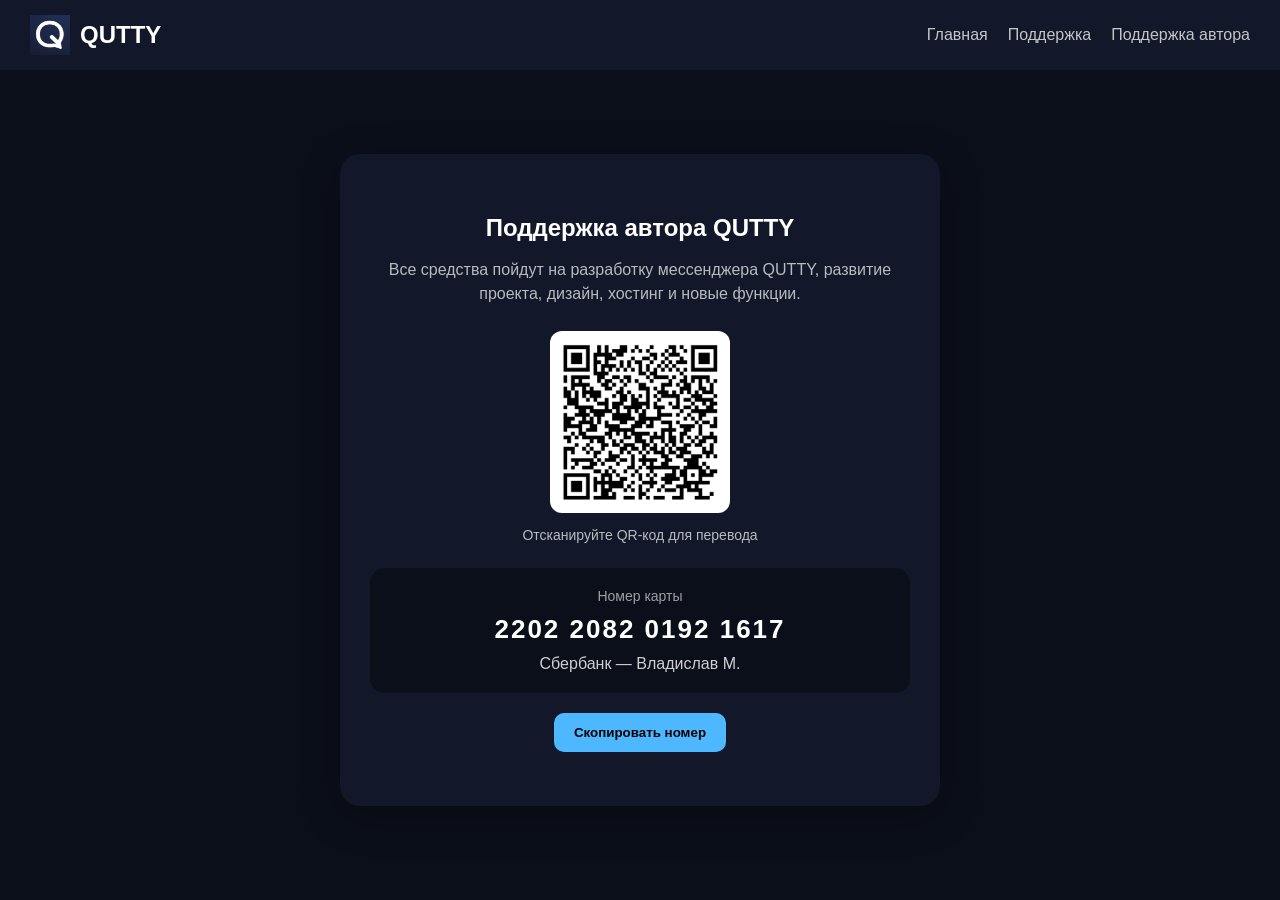
==== donate.html @ d4340bf6 "Add files via upload" ====
<!DOCTYPE html>
<html lang="ru">
<head>
  <meta charset="UTF-8">
  <meta name="viewport" content="width=device-width, initial-scale=1.0">
  <title>Поддержка автора — QUTTY</title>
  <link rel="stylesheet" href="style.css">
</head>
<body>

<header class="header">
  <div class="logo">
    <img src="images/logo.png" alt="QUTTY">
    <h1>QUTTY</h1>
  </div>

  <div class="nav">
    <a href="index.html">Главная</a>
    <a href="support.html">Поддержка</a>
    <a href="donate.html">Поддержка автора</a>
  </div>
</header>

<section class="donate-page">
  <div class="donate-box">

    <h2>Поддержка автора QUTTY</h2>

    <p class="donate-text">
      Все средства пойдут на разработку мессенджера QUTTY,
      развитие проекта, дизайн, хостинг и новые функции.
    </p>

    <!-- QR КОД -->
    <div class="qr-box">
      <img src="images/qr.png" alt="QR код для доната">
      <p>Отсканируйте QR-код для перевода</p>
    </div>

    <!-- КАРТА -->
    <div class="donate-card">
      <div class="label">Номер карты</div>
      <div class="number">2202 2082 0192 1617</div>
      <div class="owner">Сбербанк — Владислав М.</div>
    </div>

    <button class="copy-btn" onclick="copyCard()">Скопировать номер</button>

    <p id="copyText" class="copy-text"></p>

  </div>
</section>

<script>
function copyCard() {
  navigator.clipboard.writeText("2202208201921617");
  document.getElementById("copyText").textContent = "Скопировано ✔";
}
</script>

<script src="script.js"></script>
</body>
</html>
---- style.css ----
:root {
  --bg: #0b0f1a;
  --card: #121829;
  --text: #ffffff;
  --accent: #4db8ff;
  --muted: #bfc7d9;
}

body.light {
  --bg: #f5f7fb;
  --card: #ffffff;
  --text: #111111;
  --accent: #4db8ff;
  --muted: #5f6b85;
}

* {
  box-sizing: border-box;
}

body {
  margin: 0;
  font-family: Arial, sans-serif;
  background: var(--bg);
  color: var(--text);
  transition: background 0.3s, color 0.3s;
}

/* HEADER */
.header {
  display: flex;
  justify-content: space-between;
  align-items: center;
  padding: 15px 30px;
  background: var(--card);
}

.logo {
  display: flex;
  align-items: center;
  gap: 10px;
}

.logo img {
  width: 40px;
  height: 40px;
  object-fit: contain;
}

.logo h1 {
  margin: 0;
  font-size: 24px;
  color: var(--text);
}

/* NAV */
.nav {
  display: flex;
  gap: 20px;
}

.nav a {
  color: var(--text);
  text-decoration: none;
  opacity: 0.75;
  transition: 0.2s;
}

.nav a:hover {
  opacity: 1;
}

/* THEME BUTTON */
#themeToggle {
  background: none;
  border: none;
  color: var(--text);
  font-size: 20px;
  cursor: pointer;
}

/* HERO */
.hero {
  text-align: center;
  padding: 120px 20px;
}

.hero h2 {
  font-size: 60px;
  margin-bottom: 10px;
}

.hero p {
  color: var(--muted);
  margin-bottom: 25px;
}

/* BUTTONS */
.buttons {
  margin-top: 20px;
}

.btn {
  padding: 12px 20px;
  border-radius: 10px;
  margin: 5px;
  display: inline-block;
  text-decoration: none;
  transition: 0.2s;
  font-weight: bold;
}

.btn:hover {
  transform: translateY(-2px);
}

.primary {
  background: var(--accent);
  color: black;
}

.secondary {
  border: 1px solid var(--accent);
  color: var(--text);
}

/* SECTIONS */
.features,
.download,
.socials {
  padding: 60px 20px;
  text-align: center;
}

.features h2,
.download h2,
.socials h2,
.support-page h2 {
  margin-bottom: 15px;
}

/* GRID */
.grid {
  display: grid;
  grid-template-columns: repeat(auto-fit, minmax(160px, 1fr));
  gap: 15px;
  margin-top: 20px;
}

.card {
  background: var(--card);
  padding: 20px;
  border-radius: 10px;
}

/* DOWNLOAD */
.big {
  font-size: 18px;
}

/* SOCIALS */
.social-grid {
  display: flex;
  justify-content: center;
  gap: 15px;
  flex-wrap: wrap;
}

.social {
  padding: 10px 15px;
  background: var(--card);
  border-radius: 10px;
  color: var(--text);
  text-decoration: none;
  transition: 0.2s;
}

.social:hover {
  transform: translateY(-2px);
}

/* SUPPORT PAGE */
.support-page {
  text-align: center;
  padding: 100px 20px;
}

.support-subtext {
  color: var(--muted);
  margin-bottom: 30px;
}

.support-box {
  max-width: 420px;
  margin: 0 auto;
  background: var(--card);
  padding: 30px;
  border-radius: 15px;
  display: flex;
  flex-direction: column;
  gap: 15px;
}

.support-btn {
  padding: 15px;
  border-radius: 10px;
  text-decoration: none;
  font-weight: bold;
  display: block;
  transition: 0.2s;
}

.support-btn:hover {
  transform: translateY(-2px);
}

.telegram {
  background: #2AABEE;
  color: white;
}

.mail {
  background: #444;
  color: white;
}

body.light .mail {
  background: #e7e7e7;
  color: #111;
}

/* FOOTER */
footer {
  text-align: center;
  padding: 20px;
  opacity: 0.6;
  color: var(--text);
}

/* MOBILE */
@media (max-width: 768px) {
  .header {
    flex-wrap: wrap;
    gap: 15px;
    padding: 15px 20px;
  }

  .nav {
    width: 100%;
    justify-content: center;
    flex-wrap: wrap;
  }

  .hero h2 {
    font-size: 42px;
  }

  .logo h1 {
    font-size: 22px;
  }
}
.download {
  text-align: center;
  padding: 60px 20px;
}

.download h2 {
  font-size: 32px;
  margin-bottom: 10px;
}

.download p {
  color: var(--muted);
  margin-bottom: 30px;
}

.download-buttons {
  display: flex;
  justify-content: center;
  flex-wrap: wrap;
  gap: 20px;
}

.download-btn {
  display: flex;
  align-items: center;
  gap: 12px;
  padding: 15px 25px;
  border-radius: 12px;
  background: var(--card);
  color: var(--text);
  text-decoration: none;
  font-size: 18px;
  border: 1px solid rgba(255,255,255,0.08);
  transition: 0.3s;
}

.download-btn img {
  width: 24px;
  height: 24px;
  object-fit: contain;
}

.download-btn:hover {
  transform: translateY(-4px);
}
.donate-page {
  min-height: calc(100vh - 80px);
  display: flex;
  justify-content: center;
  align-items: center;
  padding: 40px 20px;
}

.donate-box {
  max-width: 600px;
  width: 100%;
  background: #121829;
  border-radius: 20px;
  padding: 40px 30px;
  text-align: center;
  box-shadow: 0 10px 40px rgba(0,0,0,0.3);
}

.donate-box h2 {
  margin-bottom: 10px;
}

.donate-text {
  opacity: 0.7;
  margin-bottom: 25px;
  line-height: 1.5;
}

/* QR */
.qr-box {
  margin-bottom: 25px;
}

.qr-box img {
  width: 180px;
  border-radius: 12px;
  background: white;
  padding: 10px;
}

.qr-box p {
  margin-top: 10px;
  font-size: 14px;
  opacity: 0.7;
}

/* КАРТА */
.donate-card {
  background: #0b0f1a;
  padding: 20px;
  border-radius: 15px;
  margin-bottom: 20px;
}

.label {
  font-size: 14px;
  opacity: 0.6;
}

.number {
  font-size: 26px;
  font-weight: bold;
  letter-spacing: 2px;
  margin: 10px 0;
}

.owner {
  opacity: 0.8;
}

/* КНОПКА */
.copy-btn {
  padding: 12px 20px;
  background: #4db8ff;
  border: none;
  border-radius: 10px;
  font-weight: bold;
  cursor: pointer;
  color: black;
}

.copy-btn:hover {
  transform: translateY(-2px);
}

.copy-text {
  margin-top: 10px;
  font-size: 14px;
  color: #4db8ff;
}
.btn.donate {
  background: linear-gradient(135deg, #4db8ff, #7a5cff);
  color: black;
  font-weight: bold;
}

.btn.donate:hover {
  transform: translateY(-2px);
}
.btn {
  padding: 10px 16px;
  border-radius: 10px;
  text-decoration: none;
  display: inline-block;
}

.btn.outline {
  background: transparent;
  color: white;
  border: 1.5px solid rgba(255, 255, 255, 0.25);
  transition: 0.2s;
}

.btn.outline:hover {
  border-color: #4db8ff;
  color: #4db8ff;
  background: rgba(77, 184, 255, 0.08);
}
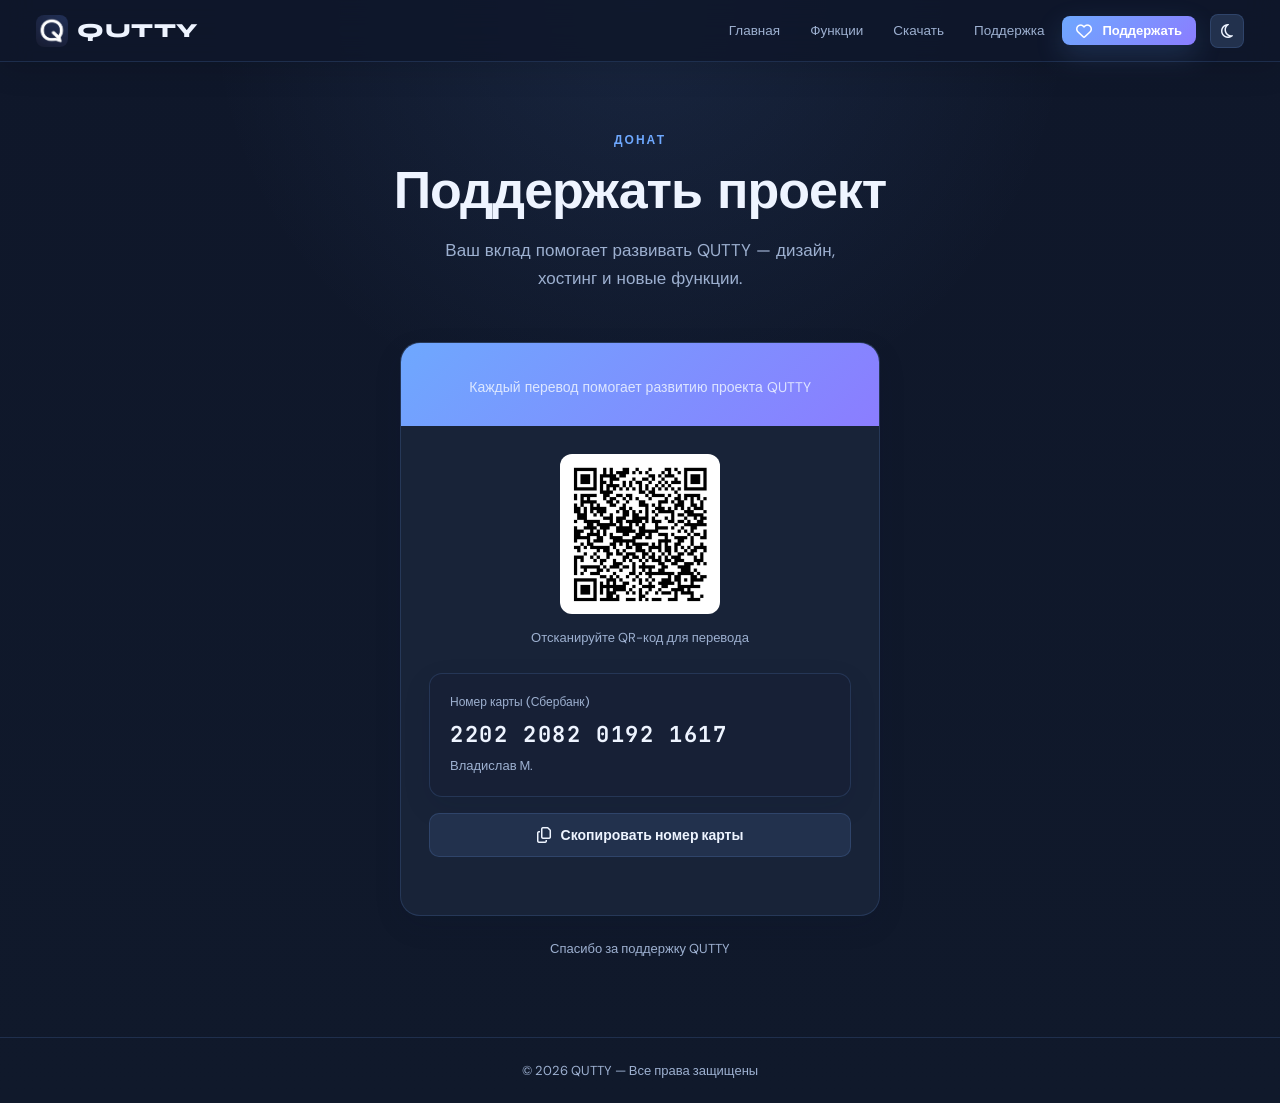
==== commit ee60156c: "Add files via upload" ====
--- a/donate.html
+++ b/donate.html
@@ -1,63 +1,84 @@
-<!DOCTYPE html>
-<html lang="ru">
-<head>
-  <meta charset="UTF-8">
-  <meta name="viewport" content="width=device-width, initial-scale=1.0">
-  <title>Поддержка автора — QUTTY</title>
-  <link rel="stylesheet" href="style.css">
-</head>
-<body>
-
-<header class="header">
-  <div class="logo">
-    <img src="images/logo.png" alt="QUTTY">
-    <h1>QUTTY</h1>
-  </div>
-
-  <div class="nav">
-    <a href="index.html">Главная</a>
-    <a href="support.html">Поддержка</a>
-    <a href="donate.html">Поддержка автора</a>
-  </div>
-</header>
-
-<section class="donate-page">
-  <div class="donate-box">
-
-    <h2>Поддержка автора QUTTY</h2>
-
-    <p class="donate-text">
-      Все средства пойдут на разработку мессенджера QUTTY,
-      развитие проекта, дизайн, хостинг и новые функции.
-    </p>
-
-    <!-- QR КОД -->
-    <div class="qr-box">
-      <img src="images/qr.png" alt="QR код для доната">
-      <p>Отсканируйте QR-код для перевода</p>
-    </div>
-
-    <!-- КАРТА -->
-    <div class="donate-card">
-      <div class="label">Номер карты</div>
-      <div class="number">2202 2082 0192 1617</div>
-      <div class="owner">Сбербанк — Владислав М.</div>
-    </div>
-
-    <button class="copy-btn" onclick="copyCard()">Скопировать номер</button>
-
-    <p id="copyText" class="copy-text"></p>
-
-  </div>
-</section>
-
-<script>
-function copyCard() {
-  navigator.clipboard.writeText("2202208201921617");
-  document.getElementById("copyText").textContent = "Скопировано ✔";
-}
-</script>
-
-<script src="script.js"></script>
-</body>
-</html>+<!DOCTYPE html>
+<html lang="ru">
+<head>
+  <meta charset="UTF-8">
+  <meta name="viewport" content="width=device-width, initial-scale=1.0">
+  <title>Поддержать проект — QUTTY</title>
+  <link rel="stylesheet" href="style.css">  <link rel="stylesheet" href="https://cdnjs.cloudflare.com/ajax/libs/font-awesome/6.5.1/css/all.min.css">
+</head>
+<body>
+
+<!-- ══════════ HEADER ══════════ -->
+<header class="header">
+  <a href="index.html" class="logo">
+    <img src="images/logo.png" alt="QUTTY">
+    <span class="logo-name">QUTTY</span>
+  </a>
+
+  <nav class="nav">
+    <a href="index.html"   class="nav-link">Главная</a>
+    <a href="index.html#features" class="nav-link">Функции</a>
+    <a href="index.html#download" class="nav-link">Скачать</a>
+    <a href="support.html" class="nav-link">Поддержка</a>
+    <a href="donate.html"  class="nav-btn donate active"><i class="fa-regular fa-heart"></i>Поддержать</a>
+    <button id="themeToggle" aria-label="Сменить тему"><i class="fa-regular fa-moon"></i></button>
+  </nav>
+</header>
+
+<!-- ══════════ PAGE HERO ══════════ -->
+<div class="page-wrap">
+<section class="page-hero">
+  <div class="section-label">Донат</div>
+  <h1>Поддержать проект</h1>
+  <p>Ваш вклад помогает развивать QUTTY — дизайн, хостинг и новые функции.</p>
+</section>
+
+<!-- ══════════ DONATE CARD ══════════ -->
+<section class="donate-section">
+  <div class="donate-card">
+
+    <div class="donate-header">
+      <p>Каждый перевод помогает развитию проекта QUTTY</p>
+    </div>
+
+    <div class="donate-body">
+      <!-- QR -->
+      <div class="qr-block">
+        <img src="images/qr.png" alt="QR код">
+        <p>Отсканируйте QR-код для перевода</p>
+      </div>
+
+      <!-- Card -->
+      <div class="card-block">
+        <div class="card-label">Номер карты (Сбербанк)</div>
+        <div class="card-number">2202 2082 0192 1617</div>
+        <div class="card-owner">Владислав М.</div>
+      </div>
+
+      <button class="copy-btn" onclick="copyCard()"><i class="fa-regular fa-copy"></i>Скопировать номер карты</button>
+      <p id="copyStatus" class="copy-status"></p>
+    </div>
+  </div>
+
+  <p style="text-align:center;margin-top:24px;font-size:13px;color:var(--text2);">
+    Спасибо за поддержку QUTTY
+  </p>
+</section>
+
+<footer>
+  <p>© 2026 QUTTY — Все права защищены</p>
+</footer>
+</div>
+
+<script>
+function copyCard() {
+  navigator.clipboard.writeText("2202208201921617").then(() => {
+    const s = document.getElementById("copyStatus");
+    s.textContent = "Скопировано";
+    setTimeout(() => s.textContent = "", 2500);
+  });
+}
+</script>
+<script src="script.js"></script>
+</body>
+</html>
--- a/style.css
+++ b/style.css
@@ -1,424 +1,788 @@
-:root {
-  --bg: #0b0f1a;
-  --card: #121829;
-  --text: #ffffff;
-  --accent: #4db8ff;
-  --muted: #bfc7d9;
-}
-
-body.light {
-  --bg: #f5f7fb;
-  --card: #ffffff;
-  --text: #111111;
-  --accent: #4db8ff;
-  --muted: #5f6b85;
-}
-
-* {
-  box-sizing: border-box;
-}
-
-body {
-  margin: 0;
-  font-family: Arial, sans-serif;
-  background: var(--bg);
-  color: var(--text);
-  transition: background 0.3s, color 0.3s;
-}
-
-/* HEADER */
-.header {
-  display: flex;
-  justify-content: space-between;
-  align-items: center;
-  padding: 15px 30px;
-  background: var(--card);
-}
-
-.logo {
-  display: flex;
-  align-items: center;
-  gap: 10px;
-}
-
-.logo img {
-  width: 40px;
-  height: 40px;
-  object-fit: contain;
-}
-
-.logo h1 {
-  margin: 0;
-  font-size: 24px;
-  color: var(--text);
-}
-
-/* NAV */
-.nav {
-  display: flex;
-  gap: 20px;
-}
-
-.nav a {
-  color: var(--text);
-  text-decoration: none;
-  opacity: 0.75;
-  transition: 0.2s;
-}
-
-.nav a:hover {
-  opacity: 1;
-}
-
-/* THEME BUTTON */
-#themeToggle {
-  background: none;
-  border: none;
-  color: var(--text);
-  font-size: 20px;
-  cursor: pointer;
-}
-
-/* HERO */
-.hero {
-  text-align: center;
-  padding: 120px 20px;
-}
-
-.hero h2 {
-  font-size: 60px;
-  margin-bottom: 10px;
-}
-
-.hero p {
-  color: var(--muted);
-  margin-bottom: 25px;
-}
-
-/* BUTTONS */
-.buttons {
-  margin-top: 20px;
-}
-
-.btn {
-  padding: 12px 20px;
-  border-radius: 10px;
-  margin: 5px;
-  display: inline-block;
-  text-decoration: none;
-  transition: 0.2s;
-  font-weight: bold;
-}
-
-.btn:hover {
-  transform: translateY(-2px);
-}
-
-.primary {
-  background: var(--accent);
-  color: black;
-}
-
-.secondary {
-  border: 1px solid var(--accent);
-  color: var(--text);
-}
-
-/* SECTIONS */
-.features,
-.download,
-.socials {
-  padding: 60px 20px;
-  text-align: center;
-}
-
-.features h2,
-.download h2,
-.socials h2,
-.support-page h2 {
-  margin-bottom: 15px;
-}
-
-/* GRID */
-.grid {
-  display: grid;
-  grid-template-columns: repeat(auto-fit, minmax(160px, 1fr));
-  gap: 15px;
-  margin-top: 20px;
-}
-
-.card {
-  background: var(--card);
-  padding: 20px;
-  border-radius: 10px;
-}
-
-/* DOWNLOAD */
-.big {
-  font-size: 18px;
-}
-
-/* SOCIALS */
-.social-grid {
-  display: flex;
-  justify-content: center;
-  gap: 15px;
-  flex-wrap: wrap;
-}
-
-.social {
-  padding: 10px 15px;
-  background: var(--card);
-  border-radius: 10px;
-  color: var(--text);
-  text-decoration: none;
-  transition: 0.2s;
-}
-
-.social:hover {
-  transform: translateY(-2px);
-}
-
-/* SUPPORT PAGE */
-.support-page {
-  text-align: center;
-  padding: 100px 20px;
-}
-
-.support-subtext {
-  color: var(--muted);
-  margin-bottom: 30px;
-}
-
-.support-box {
-  max-width: 420px;
-  margin: 0 auto;
-  background: var(--card);
-  padding: 30px;
-  border-radius: 15px;
-  display: flex;
-  flex-direction: column;
-  gap: 15px;
-}
-
-.support-btn {
-  padding: 15px;
-  border-radius: 10px;
-  text-decoration: none;
-  font-weight: bold;
-  display: block;
-  transition: 0.2s;
-}
-
-.support-btn:hover {
-  transform: translateY(-2px);
-}
-
-.telegram {
-  background: #2AABEE;
-  color: white;
-}
-
-.mail {
-  background: #444;
-  color: white;
-}
-
-body.light .mail {
-  background: #e7e7e7;
-  color: #111;
-}
-
-/* FOOTER */
-footer {
-  text-align: center;
-  padding: 20px;
-  opacity: 0.6;
-  color: var(--text);
-}
-
-/* MOBILE */
-@media (max-width: 768px) {
-  .header {
-    flex-wrap: wrap;
-    gap: 15px;
-    padding: 15px 20px;
-  }
-
-  .nav {
-    width: 100%;
-    justify-content: center;
-    flex-wrap: wrap;
-  }
-
-  .hero h2 {
-    font-size: 42px;
-  }
-
-  .logo h1 {
-    font-size: 22px;
-  }
-}
-.download {
-  text-align: center;
-  padding: 60px 20px;
-}
-
-.download h2 {
-  font-size: 32px;
-  margin-bottom: 10px;
-}
-
-.download p {
-  color: var(--muted);
-  margin-bottom: 30px;
-}
-
-.download-buttons {
-  display: flex;
-  justify-content: center;
-  flex-wrap: wrap;
-  gap: 20px;
-}
-
-.download-btn {
-  display: flex;
-  align-items: center;
-  gap: 12px;
-  padding: 15px 25px;
-  border-radius: 12px;
-  background: var(--card);
-  color: var(--text);
-  text-decoration: none;
-  font-size: 18px;
-  border: 1px solid rgba(255,255,255,0.08);
-  transition: 0.3s;
-}
-
-.download-btn img {
-  width: 24px;
-  height: 24px;
-  object-fit: contain;
-}
-
-.download-btn:hover {
-  transform: translateY(-4px);
-}
-.donate-page {
-  min-height: calc(100vh - 80px);
-  display: flex;
-  justify-content: center;
-  align-items: center;
-  padding: 40px 20px;
-}
-
-.donate-box {
-  max-width: 600px;
-  width: 100%;
-  background: #121829;
-  border-radius: 20px;
-  padding: 40px 30px;
-  text-align: center;
-  box-shadow: 0 10px 40px rgba(0,0,0,0.3);
-}
-
-.donate-box h2 {
-  margin-bottom: 10px;
-}
-
-.donate-text {
-  opacity: 0.7;
-  margin-bottom: 25px;
-  line-height: 1.5;
-}
-
-/* QR */
-.qr-box {
-  margin-bottom: 25px;
-}
-
-.qr-box img {
-  width: 180px;
-  border-radius: 12px;
-  background: white;
-  padding: 10px;
-}
-
-.qr-box p {
-  margin-top: 10px;
-  font-size: 14px;
-  opacity: 0.7;
-}
-
-/* КАРТА */
-.donate-card {
-  background: #0b0f1a;
-  padding: 20px;
-  border-radius: 15px;
-  margin-bottom: 20px;
-}
-
-.label {
-  font-size: 14px;
-  opacity: 0.6;
-}
-
-.number {
-  font-size: 26px;
-  font-weight: bold;
-  letter-spacing: 2px;
-  margin: 10px 0;
-}
-
-.owner {
-  opacity: 0.8;
-}
-
-/* КНОПКА */
-.copy-btn {
-  padding: 12px 20px;
-  background: #4db8ff;
-  border: none;
-  border-radius: 10px;
-  font-weight: bold;
-  cursor: pointer;
-  color: black;
-}
-
-.copy-btn:hover {
-  transform: translateY(-2px);
-}
-
-.copy-text {
-  margin-top: 10px;
-  font-size: 14px;
-  color: #4db8ff;
-}
-.btn.donate {
-  background: linear-gradient(135deg, #4db8ff, #7a5cff);
-  color: black;
-  font-weight: bold;
-}
-
-.btn.donate:hover {
-  transform: translateY(-2px);
-}
-.btn {
-  padding: 10px 16px;
-  border-radius: 10px;
-  text-decoration: none;
-  display: inline-block;
-}
-
-.btn.outline {
-  background: transparent;
-  color: white;
-  border: 1.5px solid rgba(255, 255, 255, 0.25);
-  transition: 0.2s;
-}
-
-.btn.outline:hover {
-  border-color: #4db8ff;
-  color: #4db8ff;
-  background: rgba(77, 184, 255, 0.08);
-}+@import url('https://fonts.googleapis.com/css2?family=Syne:wght@400;600;700;800&family=DM+Sans:wght@300;400;500&family=JetBrains+Mono:wght@600;700;800&display=swap');
+
+:root {
+  --bg: #0f172a;
+  --bg2: #172036;
+  --card: #182338;
+  --card2: #22314d;
+  --text: #eef4ff;
+  --text2: #9db0d0;
+  --accent: #6ea8fe;
+  --accent2: #8b7dff;
+  --border: rgba(110, 168, 254, 0.16);
+  --shadow: 0 8px 40px rgba(0,0,0,0.55);
+}
+
+body.light {
+  --bg: #f3f7ff;
+  --bg2: #eaf1ff;
+  --card: #ffffff;
+  --card2: #fff5f5;
+  --text: #17233a;
+  --text2: #5f7396;
+  --accent: #4f8cff;
+  --accent2: #7a6dff;
+  --border: rgba(79, 140, 255, 0.16);
+  --shadow: 0 8px 40px rgba(0,0,0,0.10);
+}
+
+* { box-sizing: border-box; margin: 0; padding: 0; }
+
+html { scroll-behavior: smooth; }
+
+body {
+  font-family: 'DM Sans', sans-serif;
+  background: var(--bg);
+  color: var(--text);
+  transition: background 0.35s, color 0.35s;
+  min-height: 100vh;
+}
+
+/* ─── PAGE TRANSITION ─── */
+.page-wrap {
+  animation: fadeIn 0.4s ease both;
+}
+@keyframes fadeIn {
+  from { opacity: 0; transform: translateY(14px); }
+  to   { opacity: 1; transform: translateY(0); }
+}
+
+/* ─── HEADER ─── */
+.header {
+  position: sticky;
+  top: 0;
+  z-index: 100;
+  display: flex;
+  align-items: center;
+  justify-content: space-between;
+  padding: 0 36px;
+  height: 62px;
+  background: rgba(15, 23, 42, 0.86);
+  backdrop-filter: blur(16px);
+  -webkit-backdrop-filter: blur(16px);
+  border-bottom: 1px solid var(--border);
+  transition: background 0.35s;
+}
+
+body.light .header {
+  background: rgba(243, 247, 255, 0.92);
+}
+
+.logo {
+  display: flex;
+  align-items: center;
+  gap: 9px;
+  text-decoration: none;
+}
+.logo img {
+  width: 32px;
+  height: 32px;
+  object-fit: contain;
+  border-radius: 8px;
+}
+.logo-name {
+  font-family: 'Syne', sans-serif;
+  font-weight: 800;
+  font-size: 20px;
+  color: var(--text);
+  letter-spacing: 0.5px;
+}
+
+.nav {
+  display: flex;
+  align-items: center;
+  gap: 6px;
+}
+
+.nav-link {
+  color: var(--text2);
+  text-decoration: none;
+  font-size: 13.5px;
+  font-weight: 500;
+  padding: 5px 12px;
+  border-radius: 7px;
+  transition: color 0.2s, background 0.2s;
+}
+.nav-link:hover,
+.nav-link.active {
+  color: var(--text);
+  background: var(--card2);
+}
+
+.nav-btn {
+  font-size: 13px;
+  font-weight: 600;
+  padding: 6px 14px;
+  border-radius: 8px;
+  text-decoration: none;
+  transition: 0.2s;
+}
+.nav-btn.donate {
+  background: linear-gradient(135deg, #6ea8fe, #8b7dff);
+  color: #fff;
+}
+.nav-btn.donate:hover {
+  opacity: 0.88;
+  transform: translateY(-1px);
+}
+
+#themeToggle {
+  background: var(--card2);
+  border: 1px solid var(--border);
+  color: var(--text);
+  font-size: 15px;
+  width: 34px;
+  height: 34px;
+  border-radius: 8px;
+  cursor: pointer;
+  display: flex;
+  align-items: center;
+  justify-content: center;
+  transition: 0.2s;
+  margin-left: 8px;
+  flex-shrink: 0;
+}
+#themeToggle:hover { background: var(--card); }
+
+/* ─── HERO ─── */
+.hero {
+  position: relative;
+  text-align: center;
+  padding: 110px 20px 90px;
+  overflow: hidden;
+}
+
+.hero-glow {
+  position: absolute;
+  width: 600px;
+  height: 600px;
+  border-radius: 50%;
+  background: radial-gradient(circle, rgba(110,168,254,0.16) 0%, transparent 70%);
+  top: 50%;
+  left: 50%;
+  transform: translate(-50%, -60%);
+  pointer-events: none;
+}
+
+.hero-badge {
+  display: inline-block;
+  font-size: 12px;
+  font-weight: 600;
+  letter-spacing: 1.5px;
+  text-transform: uppercase;
+  color: var(--accent);
+  background: rgba(110,168,254,0.12);
+  border: 1px solid rgba(110,168,254,0.26);
+  padding: 5px 14px;
+  border-radius: 20px;
+  margin-bottom: 24px;
+}
+
+.hero h1 {
+  font-family: 'Syne', sans-serif;
+  font-size: clamp(52px, 9vw, 96px);
+  font-weight: 800;
+  letter-spacing: -2px;
+  line-height: 1.0;
+  color: var(--text);
+  margin-bottom: 20px;
+}
+
+.hero h1 span {
+  background: linear-gradient(135deg, #6ea8fe, #8b7dff);
+  -webkit-background-clip: text;
+  -webkit-text-fill-color: transparent;
+  background-clip: text;
+}
+
+.hero p {
+  font-size: 18px;
+  color: var(--text2);
+  max-width: 500px;
+  margin: 0 auto 36px;
+  line-height: 1.6;
+}
+
+.hero-buttons {
+  display: flex;
+  justify-content: center;
+  gap: 12px;
+  flex-wrap: wrap;
+}
+
+/* ─── BUTTONS ─── */
+.btn-primary {
+  display: inline-flex;
+  align-items: center;
+  gap: 8px;
+  padding: 13px 26px;
+  border-radius: 10px;
+  font-size: 15px;
+  font-weight: 600;
+  text-decoration: none;
+  background: var(--accent);
+  color: #fff;
+  transition: 0.2s;
+  cursor: pointer;
+  border: none;
+}
+.btn-primary:hover { transform: translateY(-2px); filter: brightness(1.04); }
+
+.btn-secondary {
+  display: inline-flex;
+  align-items: center;
+  gap: 8px;
+  padding: 13px 26px;
+  border-radius: 10px;
+  font-size: 15px;
+  font-weight: 600;
+  text-decoration: none;
+  background: var(--card);
+  color: var(--text);
+  border: 1px solid var(--border);
+  transition: 0.2s;
+}
+.btn-secondary:hover { transform: translateY(-2px); border-color: var(--accent); }
+
+/* ─── SECTION ─── */
+.section {
+  padding: 80px 20px;
+}
+
+.section-label {
+  font-size: 12px;
+  font-weight: 600;
+  letter-spacing: 2px;
+  text-transform: uppercase;
+  color: var(--accent);
+  margin-bottom: 12px;
+}
+
+.section-title {
+  font-family: 'Syne', sans-serif;
+  font-size: clamp(28px, 4vw, 42px);
+  font-weight: 800;
+  color: var(--text);
+  margin-bottom: 14px;
+  letter-spacing: -0.5px;
+}
+
+.section-sub {
+  color: var(--text2);
+  font-size: 16px;
+  max-width: 480px;
+  line-height: 1.6;
+  margin: 0 auto 48px;
+}
+
+.center { text-align: center; }
+
+/* ─── FEATURES ─── */
+.features-grid {
+  display: grid;
+  grid-template-columns: repeat(auto-fit, minmax(200px, 1fr));
+  gap: 16px;
+  max-width: 880px;
+  margin: 0 auto;
+}
+
+.feature-card {
+  background: var(--card);
+  border: 1px solid var(--border);
+  border-radius: 14px;
+  padding: 26px 22px;
+  transition: transform 0.2s, border-color 0.2s;
+}
+.feature-card:hover {
+  transform: translateY(-3px);
+  border-color: rgba(110, 168, 254, 0.28);
+}
+
+.feature-icon {
+  font-size: 28px;
+  margin-bottom: 12px;
+}
+
+.feature-title {
+  font-family: 'Syne', sans-serif;
+  font-weight: 700;
+  font-size: 15px;
+  color: var(--text);
+  margin-bottom: 6px;
+}
+
+.feature-desc {
+  font-size: 13.5px;
+  color: var(--text2);
+  line-height: 1.5;
+}
+
+/* ─── DOWNLOAD ─── */
+.download-grid {
+  display: flex;
+  justify-content: center;
+  flex-wrap: wrap;
+  gap: 14px;
+  max-width: 700px;
+  margin: 0 auto;
+}
+
+.dl-btn {
+  display: flex;
+  align-items: center;
+  gap: 12px;
+  padding: 14px 24px;
+  background: var(--card);
+  border: 1px solid var(--border);
+  border-radius: 12px;
+  color: var(--text);
+  text-decoration: none;
+  font-size: 15px;
+  font-weight: 500;
+  transition: 0.2s;
+  position: relative;
+}
+.dl-btn img { width: 22px; height: 22px; object-fit: contain; }
+.dl-btn:hover { transform: translateY(-3px); border-color: rgba(110,168,254,0.28); }
+
+.dl-badge {
+  font-size: 10px;
+  font-weight: 600;
+  letter-spacing: 0.5px;
+  color: var(--accent2);
+  background: rgba(124,92,252,0.15);
+  padding: 2px 7px;
+  border-radius: 4px;
+  margin-left: 4px;
+}
+
+/* ─── SOCIALS ─── */
+.socials-grid {
+  display: flex;
+  justify-content: center;
+  gap: 12px;
+  flex-wrap: wrap;
+}
+
+.social-link {
+  display: inline-flex;
+  align-items: center;
+  gap: 8px;
+  padding: 11px 20px;
+  background: var(--card);
+  border: 1px solid var(--border);
+  border-radius: 10px;
+  color: var(--text);
+  text-decoration: none;
+  font-weight: 500;
+  font-size: 14px;
+  transition: 0.2s;
+}
+.social-link:hover { transform: translateY(-2px); border-color: rgba(110,168,254,0.28); }
+
+/* ─── DIVIDER ─── */
+.divider {
+  height: 1px;
+  background: var(--border);
+  max-width: 1000px;
+  margin: 0 auto;
+}
+
+/* ─── SUPPORT PAGE ─── */
+.page-hero {
+  text-align: center;
+  padding: 70px 20px 50px;
+}
+
+.page-hero h1 {
+  font-family: 'Syne', sans-serif;
+  font-size: clamp(32px, 5vw, 52px);
+  font-weight: 800;
+  letter-spacing: -1px;
+  margin-bottom: 14px;
+}
+
+.page-hero p {
+  color: var(--text2);
+  font-size: 17px;
+  max-width: 440px;
+  margin: 0 auto;
+  line-height: 1.6;
+}
+
+/* CONTACT FORM */
+.contact-section {
+  max-width: 560px;
+  margin: 0 auto;
+  padding: 0 20px 80px;
+}
+
+.form-card {
+  background: var(--card);
+  border: 1px solid var(--border);
+  border-radius: 18px;
+  padding: 36px;
+}
+
+.form-row {
+  display: grid;
+  grid-template-columns: 1fr 1fr;
+  gap: 14px;
+}
+
+.form-group {
+  display: flex;
+  flex-direction: column;
+  gap: 7px;
+  margin-bottom: 16px;
+}
+
+.form-group label {
+  font-size: 13px;
+  font-weight: 600;
+  color: var(--text2);
+  letter-spacing: 0.3px;
+}
+
+.form-group input,
+.form-group select,
+.form-group textarea {
+  background: var(--bg2);
+  border: 1px solid var(--border);
+  border-radius: 9px;
+  padding: 11px 14px;
+  color: var(--text);
+  font-family: 'DM Sans', sans-serif;
+  font-size: 14px;
+  transition: border-color 0.2s;
+  outline: none;
+  width: 100%;
+}
+
+.form-group input:focus,
+.form-group select:focus,
+.form-group textarea:focus {
+  border-color: var(--accent);
+}
+
+.form-group select {
+  appearance: none;
+  background-image: url("data:image/svg+xml,%3Csvg xmlns='http://www.w3.org/2000/svg' width='12' height='12' viewBox='0 0 12 12'%3E%3Cpath fill='%238898b8' d='M6 8L1 3h10z'/%3E%3C/svg%3E");
+  background-repeat: no-repeat;
+  background-position: right 14px center;
+  padding-right: 36px;
+  cursor: pointer;
+}
+
+.form-group textarea {
+  resize: vertical;
+  min-height: 110px;
+}
+
+.form-submit {
+  width: 100%;
+  padding: 13px;
+  border-radius: 10px;
+  background: var(--accent);
+  color: #fff;
+  font-family: 'Syne', sans-serif;
+  font-size: 15px;
+  font-weight: 700;
+  border: none;
+  cursor: pointer;
+  transition: 0.2s;
+}
+.form-submit:hover { filter: brightness(1.1); transform: translateY(-1px); }
+
+.form-status {
+  text-align: center;
+  font-size: 13px;
+  color: var(--text2);
+  min-height: 20px;
+  margin-top: 12px;
+}
+.form-status.ok { color: #4ade80; }
+.form-status.err { color: #f87171; }
+
+/* Quick contacts */
+.quick-contacts {
+  display: flex;
+  flex-direction: column;
+  gap: 10px;
+  margin-bottom: 28px;
+}
+
+.contact-link {
+  display: flex;
+  align-items: center;
+  gap: 12px;
+  padding: 14px 18px;
+  background: var(--card2);
+  border: 1px solid var(--border);
+  border-radius: 11px;
+  color: var(--text);
+  text-decoration: none;
+  font-weight: 500;
+  font-size: 14px;
+  transition: 0.2s;
+}
+.contact-link:hover { border-color: rgba(110,168,254,0.36); transform: translateX(3px); }
+.contact-link .contact-icon { font-size: 20px; flex-shrink: 0; }
+
+/* ─── DONATE PAGE ─── */
+.donate-section {
+  max-width: 520px;
+  margin: 0 auto;
+  padding: 0 20px 80px;
+}
+
+.donate-card {
+  background: var(--card);
+  border: 1px solid var(--border);
+  border-radius: 18px;
+  overflow: hidden;
+}
+
+.donate-header {
+  background: linear-gradient(135deg, #6ea8fe, #8b7dff);
+  padding: 28px;
+  text-align: center;
+}
+
+.donate-header p {
+  font-size: 14px;
+  opacity: 0.85;
+  line-height: 1.5;
+  margin-top: 6px;
+}
+
+.donate-body {
+  padding: 28px;
+}
+
+.qr-block {
+  text-align: center;
+  margin-bottom: 24px;
+}
+.qr-block img {
+  width: 160px;
+  height: 160px;
+  border-radius: 12px;
+  background: #fff;
+  padding: 10px;
+  object-fit: contain;
+}
+.qr-block p {
+  font-size: 13px;
+  color: var(--text2);
+  margin-top: 8px;
+}
+
+.card-block {
+  background: var(--bg2);
+  border: 1px solid var(--border);
+  border-radius: 13px;
+  padding: 20px;
+  margin-bottom: 16px;
+}
+
+.card-label { font-size: 12px; color: var(--text2); font-weight: 500; }
+.card-number {
+  font-family: 'JetBrains Mono', monospace;
+  font-size: 22px;
+  font-weight: 700;
+  letter-spacing: 1.6px;
+  color: var(--text);
+  margin: 10px 0 6px;
+}
+.card-owner { font-size: 13px; color: var(--text2); }
+
+.copy-btn {
+  width: 100%;
+  padding: 12px;
+  border-radius: 10px;
+  background: var(--card2);
+  border: 1px solid var(--border);
+  color: var(--text);
+  font-family: 'DM Sans', sans-serif;
+  font-size: 14px;
+  font-weight: 600;
+  cursor: pointer;
+  transition: 0.2s;
+}
+.copy-btn:hover { border-color: var(--accent); color: var(--accent); }
+
+.copy-status {
+  text-align: center;
+  font-size: 13px;
+  color: #4ade80;
+  min-height: 22px;
+  margin-top: 8px;
+}
+
+/* ─── FOOTER ─── */
+footer {
+  text-align: center;
+  padding: 24px;
+  font-size: 13px;
+  color: var(--text2);
+  border-top: 1px solid var(--border);
+}
+
+/* ─── MOBILE ─── */
+@media (max-width: 680px) {
+  .header { padding: 0 18px; }
+  .nav-link { display: none; }
+  .nav-link.mobile-show { display: inline-flex; }
+  .form-row { grid-template-columns: 1fr; }
+  .hero h1 { font-size: 42px; }
+}
+
+
+.hero::after{
+  content:"";
+  position:absolute;
+  inset:auto 50% -120px auto;
+  width:420px;
+  height:420px;
+  transform:translateX(50%);
+  border-radius:50%;
+  background:radial-gradient(circle, rgba(110,168,254,0.12) 0%, transparent 72%);
+  pointer-events:none;
+}
+.nav-btn.donate, .form-submit, .btn-primary {
+  box-shadow: 0 10px 28px rgba(110, 168, 254, 0.18);
+}
+.social-link:hover, .dl-btn:hover, .feature-card:hover, .contact-link:hover, .copy-btn:hover {
+  box-shadow: 0 10px 28px rgba(110, 168, 254, 0.12);
+}
+
+
+body {
+  background:
+    radial-gradient(circle at top, rgba(110,168,254,0.10), transparent 34%),
+    linear-gradient(180deg, var(--bg), #10192b 100%);
+}
+
+body.light {
+  background:
+    radial-gradient(circle at top, rgba(79,140,255,0.08), transparent 34%),
+    linear-gradient(180deg, var(--bg), #eef4ff 100%);
+}
+
+.header {
+  box-shadow: 0 8px 30px rgba(0,0,0,0.12);
+}
+
+.feature-card,
+.form-card,
+.donate-card,
+.contact-link,
+.social-link,
+.dl-btn,
+.card-block {
+  box-shadow: 0 10px 28px rgba(5, 18, 46, 0.10);
+}
+
+.feature-card,
+.form-card,
+.donate-card {
+  border-radius: 20px;
+}
+
+.btn-primary,
+.nav-btn.donate,
+.form-submit {
+  color: #fff;
+}
+
+.section-sub,
+.page-hero p,
+.feature-desc,
+.card-owner,
+.copy-status,
+.qr-block p,
+.contact-link div:last-child {
+  line-height: 1.65;
+}
+
+.contact-icon,
+.social-link i,
+.dl-btn i,
+.btn-primary i,
+.btn-secondary i,
+.copy-btn i,
+.nav-btn i,
+#themeToggle i {
+  font-size: 16px;
+  line-height: 1;
+}
+
+.contact-icon {
+  width: 22px;
+  text-align: center;
+  color: var(--accent);
+}
+
+.copy-btn,
+.form-submit,
+.nav-btn.donate,
+.btn-primary,
+.btn-secondary,
+.social-link,
+.dl-btn,
+.contact-link {
+  display: inline-flex;
+  align-items: center;
+  justify-content: center;
+  gap: 10px;
+}
+
+.copy-btn {
+  width: 100%;
+}
+
+.dl-btn,
+.social-link,
+.contact-link {
+  justify-content: flex-start;
+}
+
+#themeToggle {
+  font-size: 17px;
+}
+
+.hero::after{
+  content:"";
+  position:absolute;
+  right:50%;
+  bottom:-120px;
+  width:420px;
+  height:420px;
+  transform:translateX(50%);
+  border-radius:50%;
+  background:radial-gradient(circle, rgba(110,168,254,0.14) 0%, transparent 72%);
+  pointer-events:none;
+}
+
+@media (max-width: 720px) {
+  .header {
+    padding: 0 14px;
+    gap: 10px;
+    flex-wrap: wrap;
+    height: auto;
+    min-height: 62px;
+    padding-top: 10px;
+    padding-bottom: 10px;
+  }
+
+  .nav {
+    width: 100%;
+    justify-content: center;
+    flex-wrap: wrap;
+  }
+
+  .form-row {
+    grid-template-columns: 1fr;
+  }
+}
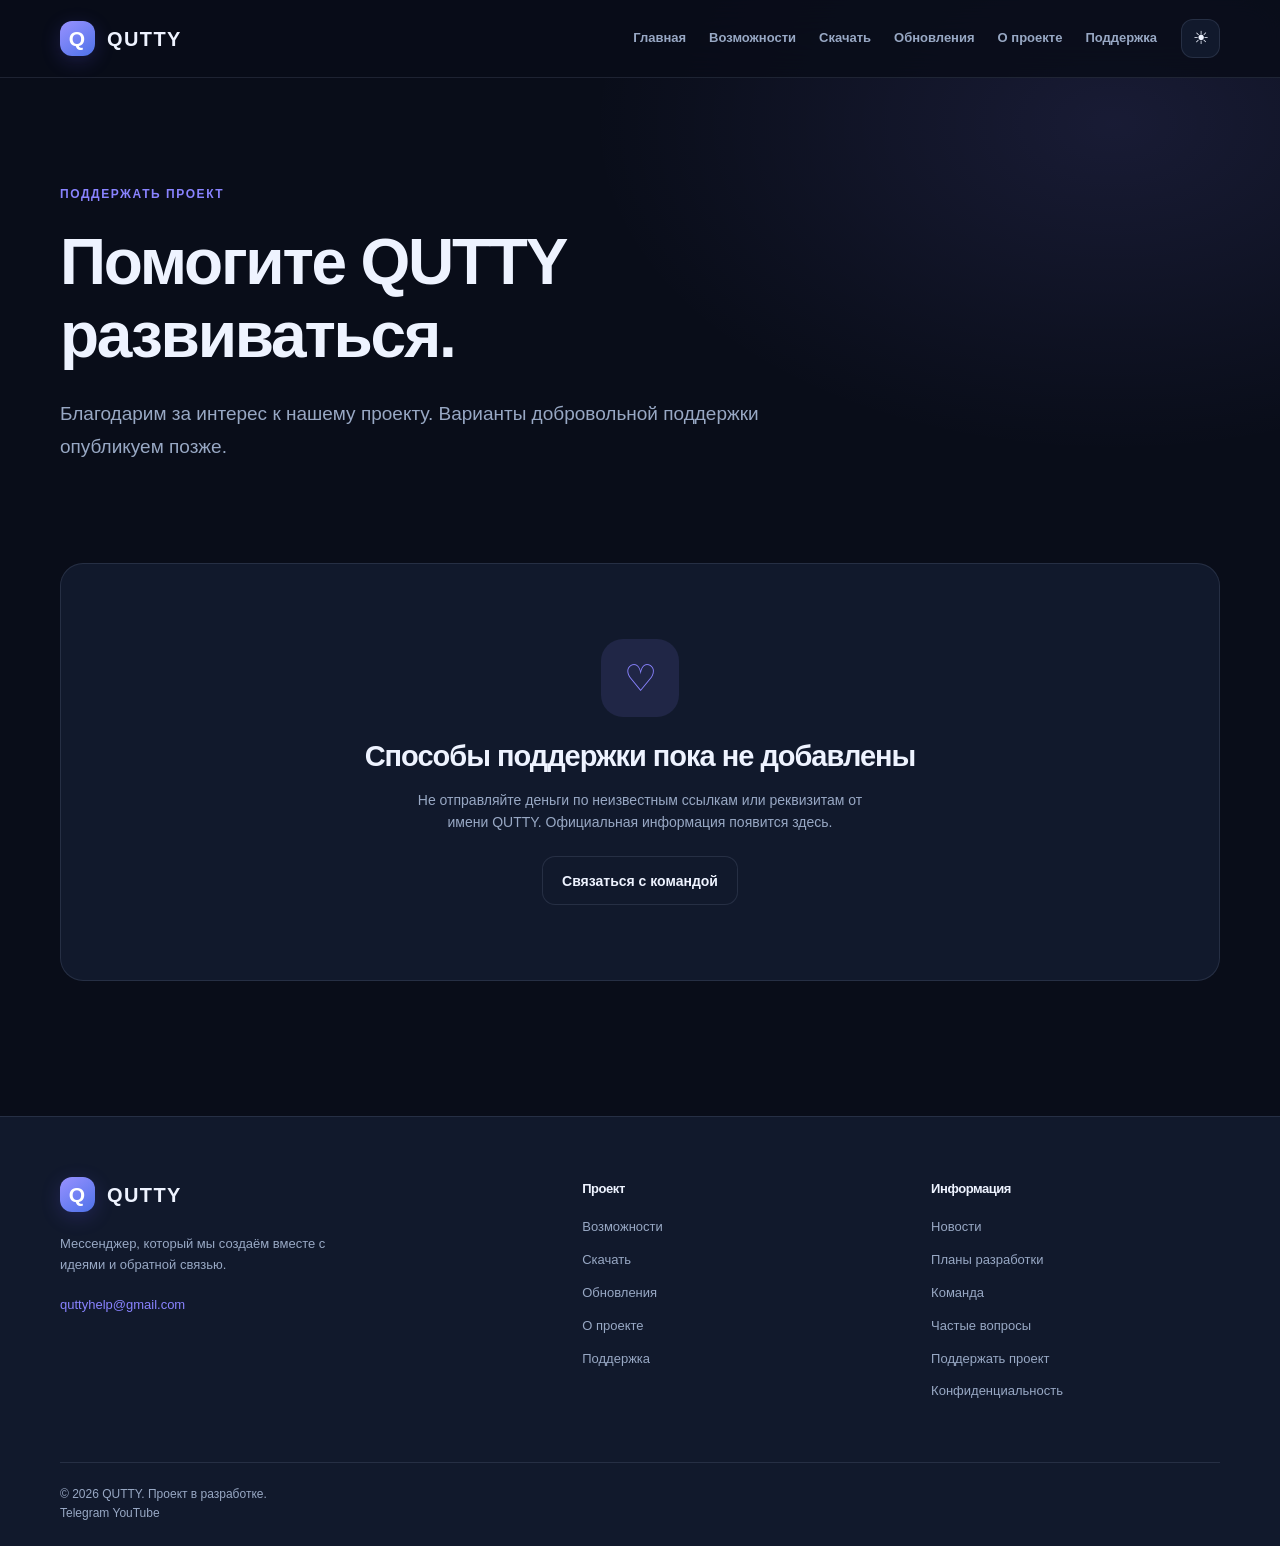
==== commit c7e56947: "Add files via upload" ====
--- a/donate.html
+++ b/donate.html
@@ -3,82 +3,13 @@
 <head>
   <meta charset="UTF-8">
   <meta name="viewport" content="width=device-width, initial-scale=1.0">
-  <title>Поддержать проект — QUTTY</title>
-  <link rel="stylesheet" href="style.css">  <link rel="stylesheet" href="https://cdnjs.cloudflare.com/ajax/libs/font-awesome/6.5.1/css/all.min.css">
+  <meta name="description" content="Добровольная поддержка проекта QUTTY.">
+  <title>Поддержать — QUTTY</title>
+  <link rel="stylesheet" href="css/style.css">
+  <script src="js/script.js" defer></script>
 </head>
-<body>
-
-<!-- ══════════ HEADER ══════════ -->
-<header class="header">
-  <a href="index.html" class="logo">
-    <img src="images/logo.png" alt="QUTTY">
-    <span class="logo-name">QUTTY</span>
-  </a>
-
-  <nav class="nav">
-    <a href="index.html"   class="nav-link">Главная</a>
-    <a href="index.html#features" class="nav-link">Функции</a>
-    <a href="index.html#download" class="nav-link">Скачать</a>
-    <a href="support.html" class="nav-link">Поддержка</a>
-    <a href="donate.html"  class="nav-btn donate active"><i class="fa-regular fa-heart"></i>Поддержать</a>
-    <button id="themeToggle" aria-label="Сменить тему"><i class="fa-regular fa-moon"></i></button>
-  </nav>
-</header>
-
-<!-- ══════════ PAGE HERO ══════════ -->
-<div class="page-wrap">
-<section class="page-hero">
-  <div class="section-label">Донат</div>
-  <h1>Поддержать проект</h1>
-  <p>Ваш вклад помогает развивать QUTTY — дизайн, хостинг и новые функции.</p>
-</section>
-
-<!-- ══════════ DONATE CARD ══════════ -->
-<section class="donate-section">
-  <div class="donate-card">
-
-    <div class="donate-header">
-      <p>Каждый перевод помогает развитию проекта QUTTY</p>
-    </div>
-
-    <div class="donate-body">
-      <!-- QR -->
-      <div class="qr-block">
-        <img src="images/qr.png" alt="QR код">
-        <p>Отсканируйте QR-код для перевода</p>
-      </div>
-
-      <!-- Card -->
-      <div class="card-block">
-        <div class="card-label">Номер карты (Сбербанк)</div>
-        <div class="card-number">2202 2082 0192 1617</div>
-        <div class="card-owner">Владислав М.</div>
-      </div>
-
-      <button class="copy-btn" onclick="copyCard()"><i class="fa-regular fa-copy"></i>Скопировать номер карты</button>
-      <p id="copyStatus" class="copy-status"></p>
-    </div>
-  </div>
-
-  <p style="text-align:center;margin-top:24px;font-size:13px;color:var(--text2);">
-    Спасибо за поддержку QUTTY
-  </p>
-</section>
-
-<footer>
-  <p>© 2026 QUTTY — Все права защищены</p>
-</footer>
-</div>
-
-<script>
-function copyCard() {
-  navigator.clipboard.writeText("2202208201921617").then(() => {
-    const s = document.getElementById("copyStatus");
-    s.textContent = "Скопировано";
-    setTimeout(() => s.textContent = "", 2500);
-  });
-}
-</script>
-<script src="script.js"></script>
+<body data-page="donate">
+  <div id="app"></div>
+  <noscript>Для просмотра этого макета QUTTY включите JavaScript в браузере.</noscript>
 </body>
 </html>
--- a/css/style.css
+++ b/css/style.css
@@ -0,0 +1,106 @@
+:root {
+  color-scheme: dark;
+  --bg: #090d19;
+  --surface: #11192c;
+  --surface-2: #17223a;
+  --text: #eef3ff;
+  --muted: #98a8c4;
+  --line: rgba(174, 190, 230, .13);
+  --brand: #8983ff;
+  --brand-2: #5cbefa;
+  --soft: rgba(137, 131, 255, .12);
+  --header: rgba(9, 13, 25, .83);
+  --shadow: 0 24px 80px rgba(0, 0, 0, .25);
+}
+:root[data-theme="light"] {
+  color-scheme: light;
+  --bg: #f7f9ff;
+  --surface: #ffffff;
+  --surface-2: #eff3ff;
+  --text: #161c31;
+  --muted: #5c6982;
+  --line: rgba(42, 57, 91, .12);
+  --brand: #655ce6;
+  --brand-2: #2780d1;
+  --soft: rgba(101, 92, 230, .08);
+  --header: rgba(247, 249, 255, .87);
+  --shadow: 0 24px 65px rgba(43, 66, 114, .09);
+}
+* { box-sizing: border-box; }
+html { scroll-behavior: smooth; }
+body {
+  margin: 0;
+  background: radial-gradient(ellipse 48% 25% at 87% 8%, var(--soft), transparent 85%), var(--bg);
+  color: var(--text);
+  font-family: Inter, -apple-system, BlinkMacSystemFont, "Segoe UI", Arial, sans-serif;
+  line-height: 1.6;
+  min-height: 100vh;
+}
+button, a { -webkit-tap-highlight-color: transparent; }
+button { font: inherit; cursor: pointer; }
+a { color: inherit; text-decoration: none; }
+a:focus-visible, button:focus-visible, summary:focus-visible { outline: 3px solid var(--brand); outline-offset: 4px; }
+.container { width: min(1160px, calc(100% - 48px)); margin-inline: auto; }
+.site-header { height: 78px; position: sticky; top: 0; z-index: 20; backdrop-filter: blur(18px); background: var(--header); border-bottom: 1px solid var(--line); }
+.header-inner { height: 100%; display: flex; align-items: center; gap: 24px; justify-content: space-between; }
+.brand { display: inline-flex; align-items: center; gap: 12px; letter-spacing: .07em; font-size: 20px; font-weight: 850; white-space: nowrap; }
+.brand-mark { width: 35px; height: 35px; border-radius: 12px; background: linear-gradient(145deg, #9891ff, #4e72e9); color: white; display: inline-grid; place-items: center; font-size: 21px; font-weight: 900; box-shadow: 0 5px 20px rgba(103, 88, 255, .2); }
+.nav-links { display: flex; align-items: center; gap: clamp(12px, 1.8vw, 28px); margin-left: auto; }
+.nav-links a { font-size: 13px; font-weight: 600; color: var(--muted); transition: color .2s; white-space: nowrap; }
+.nav-links a:hover, .nav-links a[aria-current="page"] { color: var(--text); }
+.nav-links a[aria-current="page"] { position: relative; }
+.nav-links a[aria-current="page"]::after { content: ''; position: absolute; height: 2px; bottom: -10px; left: 0; right: 0; background: var(--brand); }
+.header-actions { display: flex; align-items: center; gap: 8px; }
+.theme-toggle, .menu-toggle { border: 1px solid var(--line); background: var(--surface); color: var(--text); width: 39px; height: 39px; border-radius: 12px; display: grid; place-items: center; font-size: 18px; }
+.menu-toggle { display: none; }
+.hero { min-height: 675px; padding-block: 100px 64px; display: grid; grid-template-columns: 1fr 1.05fr; gap: 48px; align-items: center; }
+.hero-copy { position: relative; z-index: 1; }
+.eyebrow { color: var(--brand); display: inline-flex; align-items: center; gap: 9px; font-size: 12px; font-weight: 800; text-transform: uppercase; letter-spacing: .13em; }
+.pulse-dot { background: var(--brand); width: 8px; height: 8px; border-radius: 50%; box-shadow: 0 0 0 5px var(--soft); }
+h1, h2, h3, p { margin-top: 0; }
+h1, h2, h3 { line-height: 1.15; letter-spacing: -.035em; }
+h1 { font-size: clamp(44px, 5vw, 72px); margin: 20px 0 24px; }
+h2 { font-size: clamp(27px, 3vw, 38px); margin-bottom: 15px; }
+h3 { font-size: 19px; margin-bottom: 10px; }
+.gradient-text { background: linear-gradient(110deg, #8b84ff 5%, #67c9f7 88%); color: transparent; background-clip: text; -webkit-background-clip: text; }
+.lead { font-size: clamp(16px, 1.7vw, 19px); line-height: 1.75; color: var(--muted); max-width: 620px; }
+.actions { display: flex; flex-wrap: wrap; gap: 12px; margin-top: 31px; }
+.button { min-height: 49px; padding: 12px 19px; display: inline-flex; justify-content: center; align-items: center; gap: 11px; border: 1px solid transparent; border-radius: 13px; font-size: 14px; font-weight: 750; transition: transform .2s, box-shadow .2s, background .2s; }
+.button:hover { transform: translateY(-2px); }
+.button-primary { color: #fff; background: linear-gradient(120deg, #766df6, #5c90ef); box-shadow: 0 9px 25px rgba(108, 99, 241, .26); }
+.button-outline { border-color: var(--line); background: var(--surface); }
+.button-light { background: white; color: #232541; margin-top: 15px; }
+.hero-note { font-size: 12px; color: var(--muted); margin-top: 22px; }
+.hero-art { min-width: 0; position: relative; display: flex; justify-content: center; padding: 20px 0; }
+.glow-orb { position: absolute; inset: 8% -5%; background: radial-gradient(ellipse, rgba(101, 96, 255, .24), transparent 65%); filter: blur(40px); }
+.demo-window { position: relative; width: 100%; max-width: 585px; background: #10172a; border: 1px solid rgba(182, 191, 255, .2); border-radius: 19px; overflow: hidden; box-shadow: 0 36px 100px rgba(1, 3, 20, .55); transform: rotate(-1.2deg); color: #edf3ff; }
+.demo-top { height: 42px; display: flex; justify-content: space-between; align-items: center; padding: 0 15px; background: #151e35; border-bottom: 1px solid rgba(255,255,255,.07); font-size: 10px; color: #8c9ab6; }
+.window-dots { display: flex; gap: 5px; }.window-dots i { width: 7px; height: 7px; border-radius: 50%; background: #656c91; }
+.demo-body { display: flex; height: 345px; }
+.demo-rail { flex: 0 0 48px; border-right: 1px solid rgba(255,255,255,.08); display: flex; flex-direction: column; align-items: center; padding: 13px 6px; gap: 12px; background: #10182c; }
+.mini-logo { width: 27px; height: 27px; border-radius: 9px; background: #796ff1; display: grid; place-items: center; font-weight: 800; font-size: 14px; }.rail-icon { width: 28px; height: 28px; display: grid; place-items: center; color: #7988aa; border-radius: 8px; }.rail-icon.selected { background: #273252; color: white; }
+.demo-chat-list { flex: 0 0 36%; padding: 17px 10px; border-right: 1px solid rgba(255,255,255,.07); font-size: 11px; min-width: 0; }
+.demo-chat-list > strong { font-size: 15px; display: block; padding: 0 7px 11px; }.search-placeholder { border-radius: 8px; padding: 8px; color: #8595b8; background: #202b44; margin-bottom: 9px; }
+.demo-contact { display: flex; align-items: center; gap: 8px; padding: 9px 7px; border-radius: 9px; }.demo-contact.active { background: #232e4e; }.demo-contact div { min-width: 0; }.demo-contact b, .demo-contact small { display: block; overflow: hidden; white-space: nowrap; text-overflow: ellipsis; }.demo-contact small { color: #8694b4; margin-top: 3px; }
+.avatar { width: 32px; height: 32px; flex-shrink: 0; border-radius: 11px; display: grid; place-items: center; color: white; font-weight: 800; }.a1 { background: linear-gradient(120deg, #5f99f9, #7168df); }.a2 { background: linear-gradient(120deg, #c576d9, #635edf); }.a3 { background: linear-gradient(120deg, #56b1a4, #386ab5); }
+.demo-conversation { flex: 1; min-width: 0; display: flex; flex-direction: column; background: radial-gradient(ellipse at top right, #1c2746, #111b30 80%); }.conversation-header { padding: 10px 13px; height: 58px; display: flex; gap: 9px; align-items: center; border-bottom: 1px solid rgba(255,255,255,.06); font-size: 11px; }.conversation-header b,.conversation-header small { display: block; }.conversation-header small { color: #8292b6; }.conversation-more { margin-left: auto; font-size: 20px; }.bubbles { padding: 21px 12px; display: flex; flex: 1; flex-direction: column; gap: 13px; justify-content: center; }.bubble { font-size: 10px; max-width: 86%; border-radius: 10px; padding: 9px 11px; background: #273452; }.bubble.outgoing { background: #524cd2; align-self: end; }.message-field { margin: 0 11px 13px; background: #222d49; border-radius: 9px; padding: 9px; color: #8090b0; font-size: 10px; }.message-field span { float: right; color: #b4a9ff; }
+.floating-tag { position: absolute; bottom: 0; right: -12px; padding: 12px 17px; border: 1px solid rgba(171,167,255,.3); border-radius: 13px; background: #282d5c; color: white; box-shadow: 0 18px 35px rgba(0,0,0,.25); font-size: 12px; font-weight: 750; }
+.section { padding-block: 55px 80px; }.section-header { display: flex; justify-content: space-between; gap: 35px; align-items: end; margin-bottom: 30px; }.section-header h2 { margin: 13px 0 0; }.section-header > p { max-width: 370px; color: var(--muted); font-size: 14px; margin-bottom: 3px; }
+.cards-grid { display: grid; grid-template-columns: repeat(3, minmax(0, 1fr)); gap: 16px; }.cards-grid-2 { grid-template-columns: repeat(2, minmax(0, 1fr)); }
+.card { background: var(--surface); border: 1px solid var(--line); border-radius: 20px; padding: 28px; min-width: 0; transition: border-color .2s, transform .2s; }.card:hover { border-color: rgba(137, 131, 255, .4); transform: translateY(-3px); }.card-icon { width: 45px; height: 45px; background: var(--soft); border-radius: 13px; display: grid; place-items: center; font-size: 22px; color: var(--brand); margin-bottom: 24px; }.card p { color: var(--muted); font-size: 14px; line-height: 1.75; margin-bottom: 0; }.text-link { margin-top: 23px; display: inline-block; color: var(--brand); font-weight: 750; font-size: 13px; }
+.split-banner { position: relative; background: linear-gradient(115deg, #5046b7, #26285f); border: 1px solid #6c65be; border-radius: 26px; padding: 52px 60px; overflow: hidden; min-height: 285px; color: white; }.split-banner > div:first-child { position: relative; z-index: 1; max-width: 630px; }.split-banner .eyebrow { color: #cecbff; }.split-banner h2 { font-size: 38px; margin: 15px 0; }.split-banner p { color: #d3d6ff; max-width: 510px; }.banner-decoration { width: 270px; height: 270px; display: grid; place-items: center; position: absolute; right: 4%; top: 10px; border: 1px solid rgba(255,255,255,.12); border-radius: 48px; transform: rotate(-15deg); background: rgba(255,255,255,.05); }.banner-decoration span { font-size: 180px; font-weight: 900; opacity: .16; }
+.page-hero { padding-top: 102px; padding-bottom: 26px; }.heading-block { max-width: 760px; }.page-hero h1 { font-size: clamp(39px, 5vw, 64px); }.page-hero .lead { max-width: 700px; }
+.notice { color: var(--muted); font-size: 14px; border: 1px solid var(--line); border-radius: 15px; padding: 21px 24px; background: var(--soft); }.notice b { color: var(--text); }.spaced { margin-top: 25px; }
+.platform-grid { display: grid; grid-template-columns: repeat(2, 1fr); gap: 16px; }.platform-card { display: flex; align-items: center; gap: 18px; }.platform-symbol { font-size: 37px; color: var(--brand); width: 55px; flex-shrink: 0; text-align: center; }.platform-card h3 { margin: 0 0 3px; }.platform-card p { margin: 0; }.status, .tag { font-size: 11px; font-weight: 750; color: var(--brand); background: var(--soft); border: 1px solid var(--line); border-radius: 99px; padding: 6px 11px; white-space: nowrap; }.platform-card .status { margin-left: auto; }
+.empty-state { background: var(--surface); border: 1px solid var(--line); border-radius: 23px; padding: 75px 30px; text-align: center; }.empty-illustration { margin: 0 auto 23px; font-size: 37px; display: grid; place-items: center; width: 78px; height: 78px; color: var(--brand); background: var(--soft); border-radius: 22px; }.empty-state h2 { font-size: 29px; }.empty-state p { max-width: 470px; margin: 0 auto 23px; color: var(--muted); font-size: 14px; }
+.timeline { max-width: 850px; margin: 0 auto; }.timeline-item { display: grid; grid-template-columns: 74px 1fr; gap: 20px; position: relative; padding-bottom: 42px; }.timeline-item:not(:last-child)::before { content: ''; position: absolute; top: 65px; bottom: 0; left: 29px; width: 1px; background: var(--line); }.timeline-step { display: grid; place-items: center; width: 59px; height: 59px; background: var(--soft); border: 1px solid var(--line); color: var(--brand); border-radius: 18px; font-size: 18px; font-weight: 800; }.timeline-item > div { padding: 6px 0 0; }.timeline-item h2 { font-size: 23px; margin: 18px 0 8px; }.timeline-item p { color: var(--muted); font-size: 14px; max-width: 580px; }
+.two-column { display: grid; grid-template-columns: 1.2fr 1fr; gap: 20px; }.feature-panel, .contact-card { background: var(--surface); border: 1px solid var(--line); border-radius: 22px; padding: 42px; }.feature-panel h2, .contact-card h2 { margin-top: 17px; }.feature-panel p, .contact-card p { color: var(--muted); font-size: 15px; }.fact-stack { display: grid; gap: 12px; }.fact { display: flex; flex-direction: column; gap: 6px; background: var(--surface); border: 1px solid var(--line); border-radius: 16px; padding: 23px 26px; }.fact span { font-size: 12px; color: var(--muted); }.fact strong, .fact a { font-size: 17px; overflow-wrap: anywhere; }
+.team-card { display: flex; align-items: center; gap: 20px; }.team-avatar { width: 65px; height: 65px; display: grid; place-items: center; flex-shrink: 0; border-radius: 19px; background: linear-gradient(135deg,#6e77ed,#7c4bad); color: white; font-weight: 800; font-size: 25px; }.team-card h3 { margin-bottom: 5px; }
+.contact-card h2 { font-size: clamp(23px, 2.7vw, 32px); overflow-wrap: anywhere; }.simple-list { color: var(--muted); padding-left: 19px; line-height: 2; font-size: 14px; }.cta-row { background: var(--surface); padding: 25px 30px; border-radius: 17px; border: 1px solid var(--line); display: flex; justify-content: space-between; gap: 20px; align-items: center; }.cta-row p { margin: 0; color: var(--muted); }
+.faq-list { max-width: 840px; margin: 0 auto; display: grid; gap: 12px; }.faq-list details { background: var(--surface); border: 1px solid var(--line); border-radius: 16px; padding: 22px 26px; }.faq-list summary { cursor: pointer; font-weight: 750; list-style-position: outside; }.faq-list details[open] { border-color: rgba(137,131,255,.5); }.faq-list p { color: var(--muted); padding-top: 15px; margin: 0; font-size: 14px; }.faq-list a { color: var(--brand); }
+.privacy-blank { min-height: 400px; }
+.site-footer { background: var(--surface); border-top: 1px solid var(--line); margin-top: 55px; }.footer-grid { padding-block: 60px 48px; display: grid; grid-template-columns: 1.6fr 1fr 1fr; gap: 60px; }.footer-grid p { max-width: 300px; color: var(--muted); font-size: 13px; margin: 22px 0 15px; }.footer-grid h3 { font-size: 13px; margin: 5px 0 20px; }.footer-grid > div:not(:first-child) a { display: block; font-size: 13px; color: var(--muted); margin-bottom: 12px; }.footer-grid a:hover, .footer-email { color: var(--brand); }.footer-email { font-size: 13px; }.footer-bottom { padding: 22px 0; border-top: 1px solid var(--line); display: flex; justify-content: space-between; gap: 20px; color: var(--muted); font-size: 12px; }
+@media (max-width: 1040px) { .nav-links { gap: 13px; }.nav-links a { font-size: 12px; }.hero { gap: 25px; }.demo-body { height: 310px; }.floating-tag { right: 0; } }
+@media (max-width: 820px) { .site-header { height: 70px; }.menu-toggle { display: grid; }.nav-links { display: none; position: absolute; top: 70px; left: 0; right: 0; background: var(--surface); border-bottom: 1px solid var(--line); padding: 18px 24px; flex-direction: column; align-items: stretch; gap: 0; box-shadow: var(--shadow); }.nav-links.is-open { display: flex; }.nav-links a { padding: 12px; font-size: 15px; }.nav-links a[aria-current="page"]::after { display: none; }.hero { grid-template-columns: 1fr; padding-top: 65px; }.hero-copy { max-width: 610px; }.hero-art { max-width: 620px; margin-inline: auto; width: 100%; }.cards-grid { grid-template-columns: repeat(2, minmax(0,1fr)); }.two-column { grid-template-columns: 1fr; }.section-header { align-items: start; flex-direction: column; gap: 9px; }.footer-grid { gap: 24px; grid-template-columns: 1.2fr 1fr 1fr; } }
+@media (max-width: 580px) { .container { width: min(100% - 32px, 1160px); }.hero { padding-top: 47px; gap: 28px; min-height: 0; }.hero h1 { font-size: 43px; }.demo-window { transform: none; }.demo-chat-list { flex-basis: 38%; }.demo-body { height: 290px; }.demo-rail { flex-basis: 37px; }.demo-rail .rail-icon { width: 24px; }.floating-tag { font-size: 10px; padding: 8px 10px; bottom: 4px; right: -4px; }.bubble { font-size: 9px; }.section { padding-block: 37px 48px; }.cards-grid, .cards-grid-2, .platform-grid { grid-template-columns: 1fr; }.card { padding: 24px; }.split-banner { padding: 35px 28px; }.split-banner h2 { font-size: 30px; }.banner-decoration { right: -120px; }.page-hero { padding-top: 64px; padding-bottom: 5px; }.page-hero h1 { font-size: 39px; }.platform-card { flex-wrap: wrap; }.platform-card .status { margin-left: 0; }.feature-panel, .contact-card { padding: 27px; }.cta-row { flex-direction: column; align-items: start; }.footer-grid { grid-template-columns: 1fr 1fr; gap: 34px; }.footer-grid > div:first-child { grid-column: 1 / -1; }.footer-bottom { flex-direction: column; gap: 7px; }.privacy-blank { min-height: 230px; } }
+@media (prefers-reduced-motion: reduce) { *, *::before, *::after { scroll-behavior: auto !important; transition-duration: .01ms !important; } }
